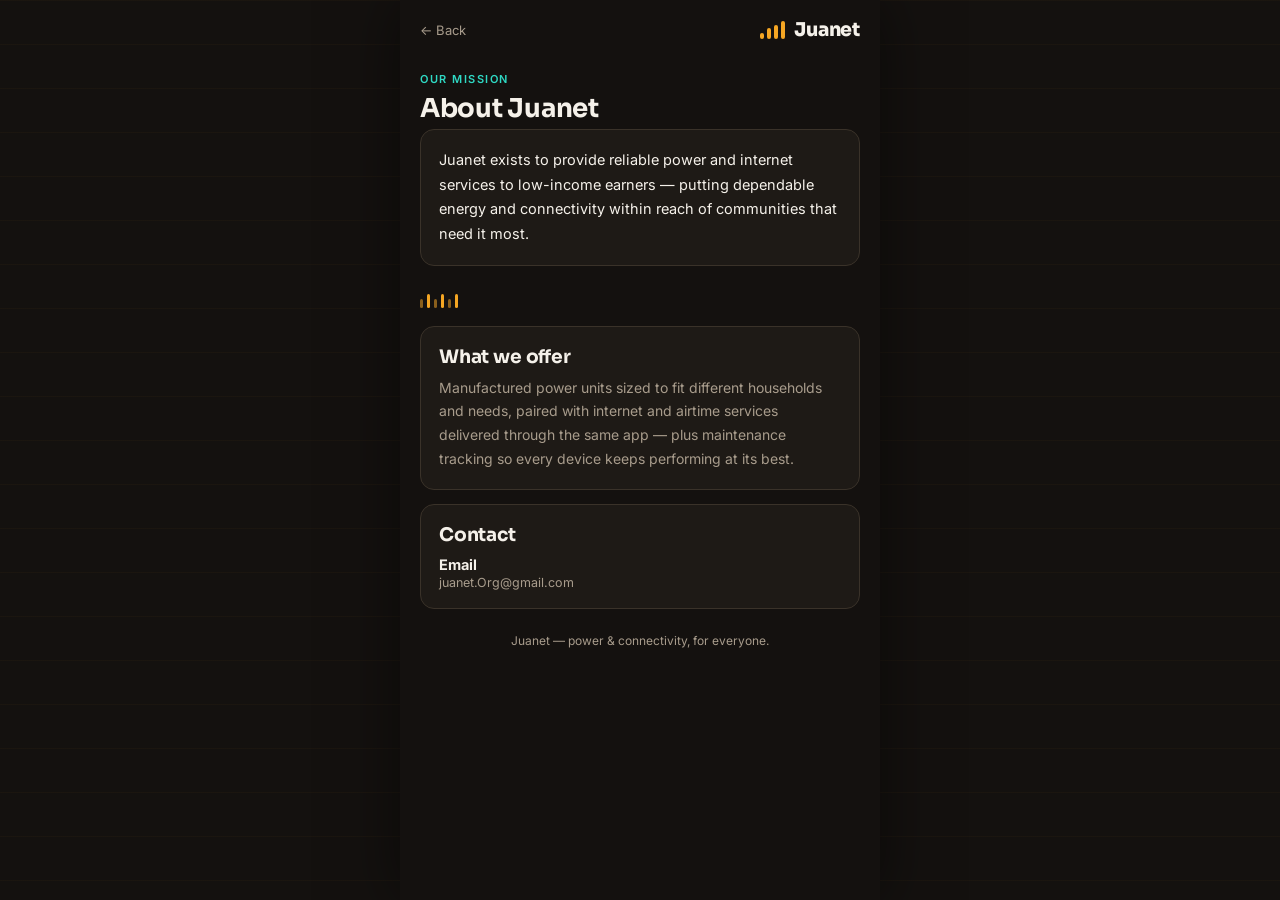
==== about.html @ 04b6cbce "Add files via upload" ====
<!DOCTYPE html>
<html lang="en">
<head>
<meta charset="UTF-8">
<meta name="viewport" content="width=device-width, initial-scale=1.0">
<title>Juanet — About Us</title>
<link rel="stylesheet" href="css/style.css">
</head>
<body>
<div class="app">

  <div class="topbar">
    <a href="home.html" style="color:var(--text-muted);font-size:13px;">&larr; Back</a>
    <div class="brand"><div class="charge-bars active"><span></span><span></span><span></span><span></span></div>Juanet</div>
  </div>

  <div class="app-main">
    <span class="eyebrow">Our mission</span>
    <h1 class="page-title">About Juanet</h1>

    <div class="card">
      <p style="font-size:14.5px;line-height:1.7;color:var(--text);margin:0;">
        Juanet exists to provide reliable power and internet services to low-income earners —
        putting dependable energy and connectivity within reach of communities that need it most.
      </p>
    </div>

    <div class="divider-bars"><span></span><span></span><span></span><span></span><span></span><span></span></div>

    <div class="card">
      <h3 style="margin:0 0 8px;">What we offer</h3>
      <p style="font-size:14px;color:var(--text-muted);line-height:1.7;margin:0;">
        Manufactured power units sized to fit different households and needs, paired with
        internet and airtime services delivered through the same app — plus maintenance
        tracking so every device keeps performing at its best.
      </p>
    </div>

    <div class="card">
      <h3 style="margin:0 0 10px;">Contact</h3>
      <div class="list-item" style="border:none;padding:0;">
        <div>
          <div class="list-title">Email</div>
          <div class="list-sub">juanet.Org@gmail.com</div>
        </div>
      </div>
    </div>

    <p style="text-align:center;color:var(--text-muted);font-size:12px;margin-top:24px;">Juanet — power &amp; connectivity, for everyone.</p>
  </div>

</div>
</body>
</html>
---- css/style.css ----
@import url('https://fonts.googleapis.com/css2?family=Sora:wght@500;600;700;800&family=Inter:wght@400;500;600;700&display=swap');

:root{
  --bg:#14110f;
  --surface:#1e1a16;
  --surface-raised:#282019;
  --border:#3a3229;
  --power:#f5a623;
  --power-dim:#8a5f1c;
  --signal:#2fd9c4;
  --signal-dim:#1c7a6e;
  --text:#f5f1ea;
  --text-muted:#a89c8c;
  --danger:#e2635f;
  --success:#4caf7d;
  --radius:14px;
  --max:480px;
}

*{box-sizing:border-box;}
html{-webkit-tap-highlight-color:transparent;}
body{
  margin:0;
  background:var(--bg);
  color:var(--text);
  font-family:'Inter',sans-serif;
  min-height:100vh;
  background-image:
    repeating-linear-gradient(180deg, rgba(245,166,35,0.03) 0px, rgba(245,166,35,0.03) 1px, transparent 1px, transparent 44px);
}
h1,h2,h3,.brand{font-family:'Sora',sans-serif;letter-spacing:-0.01em;}
a{color:inherit;text-decoration:none;}
button, input, select, textarea{font-family:'Inter',sans-serif;font-size:16px;}
::selection{background:var(--power);color:var(--bg);}

@media (prefers-reduced-motion: reduce){
  *{animation-duration:0.001ms !important; transition-duration:0.001ms !important;}
}

/* ---------- App shell ---------- */
.app{
  max-width:var(--max);
  margin:0 auto;
  min-height:100vh;
  background:var(--bg);
  display:flex;
  flex-direction:column;
  position:relative;
  box-shadow:0 0 60px rgba(0,0,0,0.5);
}
.app-main{
  flex:1;
  padding:20px 20px 100px;
}

/* ---------- Signature: charge bars ---------- */
.charge-bars{display:flex;align-items:flex-end;gap:3px;height:18px;}
.charge-bars span{
  width:4px;background:var(--border);border-radius:2px;
  display:block;
}
.charge-bars span:nth-child(1){height:35%;}
.charge-bars span:nth-child(2){height:60%;}
.charge-bars span:nth-child(3){height:80%;}
.charge-bars span:nth-child(4){height:100%;}
.charge-bars.active span{background:var(--power);}
.charge-bars.signal.active span{background:var(--signal);}

.divider-bars{
  display:flex; gap:4px; align-items:flex-end; height:14px; margin:28px 0 18px;
}
.divider-bars span{width:3px;border-radius:2px;background:var(--border);}
.divider-bars span:nth-child(odd){height:60%;background:var(--power-dim);}
.divider-bars span:nth-child(even){height:100%;background:var(--power);}

/* ---------- Header ---------- */
.topbar{
  max-width:var(--max);margin:0 auto;width:100%;
  display:flex;align-items:center;justify-content:space-between;
  padding:18px 20px 10px;
}
.brand{display:flex;align-items:center;gap:9px;font-weight:800;font-size:19px;color:var(--text);}
.brand .charge-bars span{background:var(--power);}
.eyebrow{
  font-size:11px;letter-spacing:0.14em;text-transform:uppercase;color:var(--signal);
  font-weight:600;margin-bottom:6px;display:block;
}
.page-title{font-size:26px;font-weight:700;margin:0 0 4px;}
.page-sub{color:var(--text-muted);font-size:14.5px;margin:0 0 20px;line-height:1.5;}

/* ---------- Cards / forms ---------- */
.card{
  background:var(--surface);
  border:1px solid var(--border);
  border-radius:var(--radius);
  padding:18px;
  margin-bottom:14px;
}
.field{margin-bottom:14px;}
.field label{
  display:block;font-size:12.5px;color:var(--text-muted);
  margin-bottom:6px;font-weight:600;letter-spacing:0.01em;
}
.field input, .field select, .field textarea{
  width:100%;
  background:var(--surface-raised);
  border:1px solid var(--border);
  color:var(--text);
  padding:12px 13px;
  border-radius:10px;
  outline:none;
  transition:border-color .15s;
}
.field input:focus, .field select:focus, .field textarea:focus{
  border-color:var(--power);
}
.field input:focus-visible, .field select:focus-visible, .field textarea:focus-visible, button:focus-visible, a:focus-visible{
  outline:2px solid var(--signal); outline-offset:2px;
}

.btn{
  display:inline-flex;align-items:center;justify-content:center;gap:8px;
  width:100%;
  padding:13px 16px;
  border-radius:10px;
  border:none;
  font-weight:700;
  font-size:15px;
  cursor:pointer;
  transition:transform .1s, opacity .15s;
}
.btn:active{transform:scale(0.98);}
.btn-power{background:var(--power);color:#1a1208;}
.btn-power:hover{opacity:0.92;}
.btn-outline{background:transparent;border:1px solid var(--border);color:var(--text);}
.btn-outline:hover{border-color:var(--power);}
.btn-signal{background:var(--signal);color:#062622;}
.btn[disabled]{opacity:0.5;cursor:not-allowed;}

.link-row{text-align:center;margin-top:16px;font-size:14px;color:var(--text-muted);}
.link-row a{color:var(--signal);font-weight:600;}

.msg{
  padding:11px 13px;border-radius:9px;font-size:13.5px;margin-bottom:14px;
  border:1px solid transparent; display:none;
}
.msg.show{display:block;}
.msg.error{background:rgba(226,99,95,0.12);border-color:var(--danger);color:#f3a7a4;}
.msg.ok{background:rgba(76,175,125,0.12);border-color:var(--success);color:#9fe0bd;}

/* ---------- Bottom nav ---------- */
.tabbar{
  position:fixed;bottom:0;left:0;right:0;
  max-width:var(--max);margin:0 auto;
  background:var(--surface);
  border-top:1px solid var(--border);
  display:flex;
  padding:8px 4px calc(8px + env(safe-area-inset-bottom));
  z-index:20;
}
.tabbar a{
  flex:1;display:flex;flex-direction:column;align-items:center;gap:4px;
  font-size:10.5px;color:var(--text-muted);font-weight:600;padding:6px 2px;border-radius:10px;
}
.tabbar a svg{width:20px;height:20px;stroke:var(--text-muted);fill:none;stroke-width:1.8;}
.tabbar a.active{color:var(--power);}
.tabbar a.active svg{stroke:var(--power);}

/* ---------- Misc components ---------- */
.chip{
  display:inline-block;padding:5px 11px;border-radius:20px;font-size:12px;font-weight:600;
  background:var(--surface-raised);border:1px solid var(--border);color:var(--text-muted);
  margin:0 6px 6px 0;cursor:pointer;
}
.chip.active{background:rgba(245,166,35,0.14);border-color:var(--power);color:var(--power);}

.unit-card{
  display:flex;gap:13px;background:var(--surface);border:1px solid var(--border);
  border-radius:var(--radius);padding:14px;margin-bottom:12px;align-items:center;
}
.unit-icon{
  width:52px;height:52px;border-radius:11px;background:var(--surface-raised);
  display:flex;align-items:center;justify-content:center;flex-shrink:0;
}
.unit-icon svg{width:26px;height:26px;stroke:var(--power);fill:none;stroke-width:1.6;}
.unit-name{font-weight:700;font-size:15px;margin:0 0 3px;}
.unit-meta{font-size:12.5px;color:var(--text-muted);}

.stat-row{display:flex;gap:10px;margin-bottom:14px;}
.stat{flex:1;background:var(--surface);border:1px solid var(--border);border-radius:12px;padding:14px;}
.stat .num{font-family:'Sora',sans-serif;font-size:22px;font-weight:700;color:var(--power);}
.stat .lbl{font-size:11.5px;color:var(--text-muted);margin-top:2px;}

.meter{height:8px;border-radius:4px;background:var(--surface-raised);overflow:hidden;border:1px solid var(--border);}
.meter > span{display:block;height:100%;background:linear-gradient(90deg,var(--signal-dim),var(--signal));}

.list-item{
  display:flex;justify-content:space-between;align-items:center;
  padding:14px 0;border-bottom:1px solid var(--border);
}
.list-item:last-child{border-bottom:none;}
.list-title{font-weight:700;font-size:14.5px;}
.list-sub{font-size:12.5px;color:var(--text-muted);margin-top:2px;}

.file-drop{
  border:1.5px dashed var(--border);border-radius:12px;padding:20px;text-align:center;
  color:var(--text-muted);font-size:13px;cursor:pointer;background:var(--surface-raised);
}
.file-drop.has-file{border-color:var(--signal);color:var(--signal);}

.center-screen{
  min-height:100vh;display:flex;flex-direction:column;justify-content:center;
  padding:32px 24px;max-width:var(--max);margin:0 auto;
}
.logo-mark{display:flex;justify-content:center;margin-bottom:10px;}
.logo-mark .charge-bars{height:34px;gap:5px;}
.logo-mark .charge-bars span{width:7px;background:var(--power);}
.logo-mark .charge-bars span:nth-child(3){background:var(--signal);}
.logo-mark .charge-bars span:nth-child(4){background:var(--signal);}

.hint{font-size:12px;color:var(--text-muted);margin-top:-8px;margin-bottom:14px;line-height:1.5;}
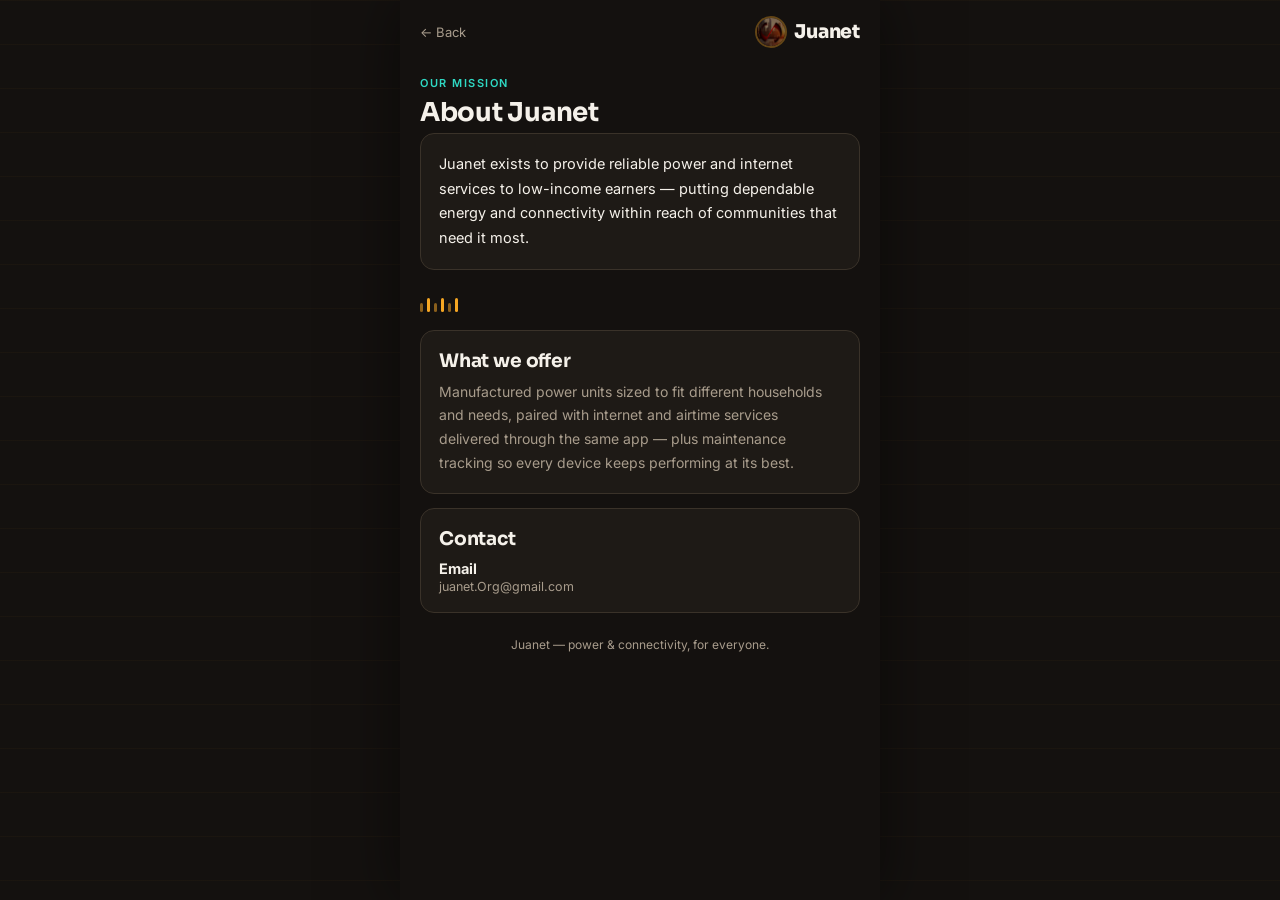
==== commit 56566f2b: "Add files via upload" ====
--- a/about.html
+++ b/about.html
@@ -11,7 +11,7 @@
 
   <div class="topbar">
     <a href="home.html" style="color:var(--text-muted);font-size:13px;">&larr; Back</a>
-    <div class="brand"><div class="charge-bars active"><span></span><span></span><span></span><span></span></div>Juanet</div>
+    <div class="brand"><img src="assets/juanet-icon.png" alt="" class="brand-logo">Juanet</div>
   </div>
 
   <div class="app-main">
--- a/css/style.css
+++ b/css/style.css
@@ -219,3 +219,21 @@
 .logo-mark .charge-bars span:nth-child(4){background:var(--signal);}
 
 .hint{font-size:12px;color:var(--text-muted);margin-top:-8px;margin-bottom:14px;line-height:1.5;}
+
+/* ---------- Logo image treatments ---------- */
+.brand-logo{
+  width:28px;height:28px;border-radius:50%;object-fit:cover;flex-shrink:0;
+  box-shadow:0 0 0 2px rgba(245,166,35,0.35);
+}
+.splash-logo{
+  display:block;margin:0 auto 22px;
+  width:170px;max-width:72%;
+  border-radius:18px;
+  box-shadow:0 10px 34px rgba(0,0,0,0.55), 0 0 0 1px var(--border);
+}
+.icon-badge{
+  width:76px;height:76px;border-radius:50%;object-fit:cover;
+  display:block;margin:0 auto 18px;
+  box-shadow:0 0 0 3px rgba(47,217,196,0.4), 0 8px 24px rgba(0,0,0,0.5);
+}
+.icon-badge.power-ring{box-shadow:0 0 0 3px rgba(245,166,35,0.4), 0 8px 24px rgba(0,0,0,0.5);}
